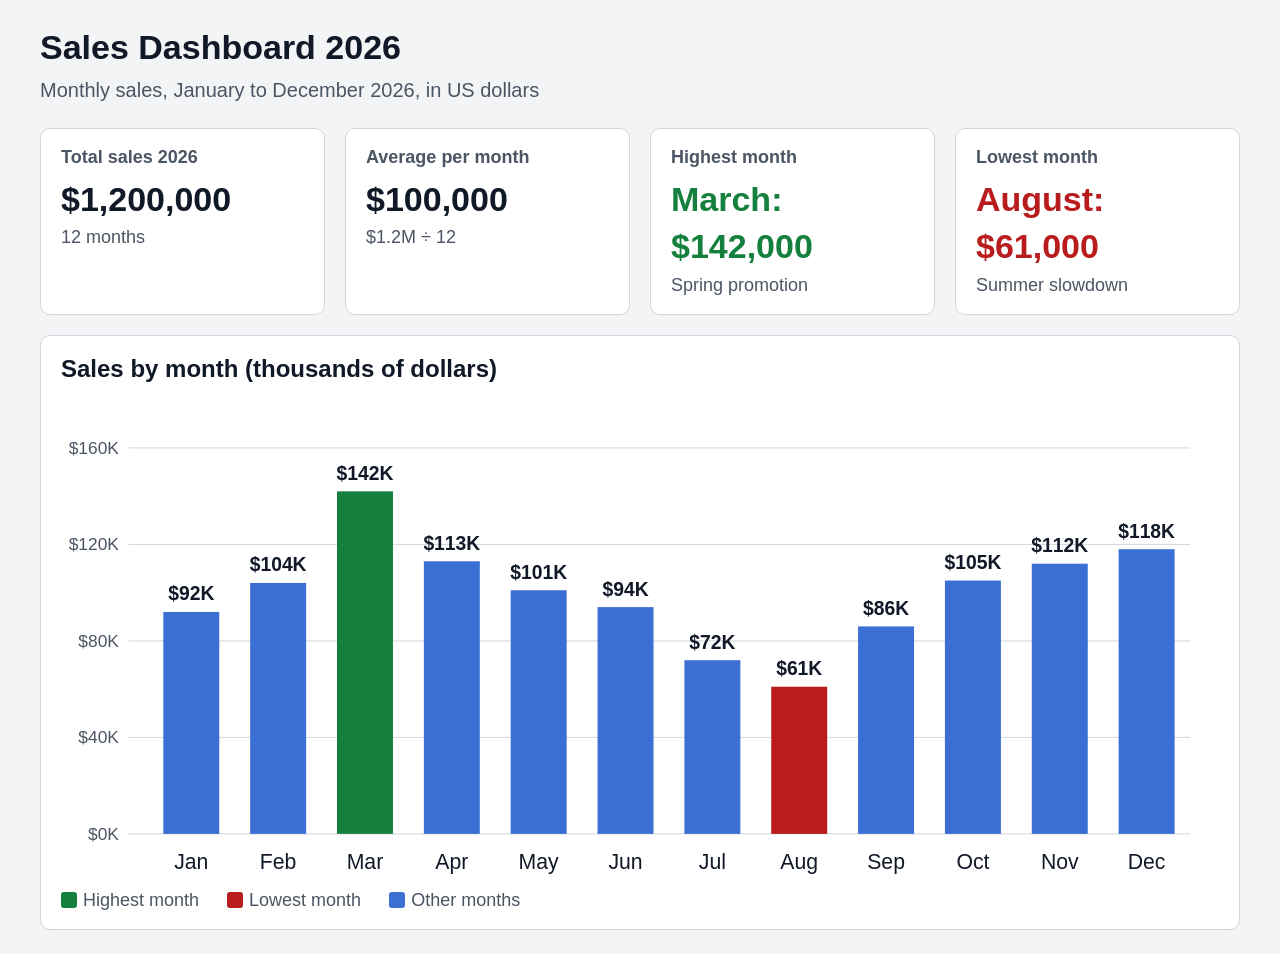
==== demo/screens/dashboard.html @ 2706c403 "P3: action registry, executor, built-in actions, confirmation gate, demo assets - actions/registry.p" ====
<!doctype html>
<html lang="en">
<head>
<meta charset="utf-8">
<meta name="viewport" content="width=device-width, initial-scale=1">
<title>Sales Dashboard 2026</title>
<!--
  Demo screen for Accex (owner: P3). Open full-screen (F11) in the browser.
  The numbers MUST match the demo answers (mocks/brain.py and demo/checklist.md):
    highest = March $142K, lowest = August $61K, total = $1,200K (1.2 million).
  demo/tests/test_dashboard.py checks this. Fully static: no network, no scripts.
-->
<style>
  :root { --ink: #111827; --muted: #4b5563; --line: #d1d5db; --bar: #3b6fd4;
          --high: #15803d; --low: #b91c1c; --card: #ffffff; --bg: #f3f4f6; }
  * { box-sizing: border-box; }
  body { margin: 0; background: var(--bg); color: var(--ink);
         font: 18px/1.4 "Segoe UI", Arial, sans-serif; }
  header { padding: 24px 40px 8px; }
  h1 { margin: 0; font-size: 34px; }
  .sub { margin: 4px 0 0; color: var(--muted); font-size: 20px; }
  .kpis { display: grid; grid-template-columns: repeat(4, 1fr); gap: 20px; padding: 16px 40px; }
  .kpi { background: var(--card); border: 1px solid var(--line); border-radius: 10px; padding: 16px 20px; }
  .kpi h2 { margin: 0; font-size: 18px; font-weight: 600; color: var(--muted); }
  .kpi p { margin: 6px 0 0; font-size: 34px; font-weight: 700; }
  .kpi .note { font-size: 18px; font-weight: 400; color: var(--muted); margin-top: 2px; }
  .kpi.high p { color: var(--high); } .kpi.low p { color: var(--low); }
  section.chart { margin: 4px 40px 24px; background: var(--card); border: 1px solid var(--line);
                  border-radius: 10px; padding: 16px 20px; }
  section.chart h2 { margin: 0 0 4px; font-size: 24px; }
  svg { width: 100%; height: auto; display: block; }
  .grid { stroke: var(--line); stroke-width: 1; }
  .axis { fill: var(--muted); font-size: 18px; }
  .bar { fill: var(--bar); } .bar.high { fill: var(--high); } .bar.low { fill: var(--low); }
  .val { fill: var(--ink); font-size: 20px; font-weight: 700; }
  .mon { fill: var(--ink); font-size: 22px; }
  .legend { display: flex; gap: 28px; margin-top: 6px; color: var(--muted); }
  .sw { display: inline-block; width: 16px; height: 16px; border-radius: 3px; vertical-align: -2px; margin-right: 6px; }
</style>
</head>
<body>
<header>
  <h1>Sales Dashboard 2026</h1>
  <p class="sub">Monthly sales, January to December 2026, in US dollars</p>
</header>

<main>
  <div class="kpis">
    <div class="kpi"><h2>Total sales 2026</h2><p>$1,200,000</p><div class="note">12 months</div></div>
    <div class="kpi"><h2>Average per month</h2><p>$100,000</p><div class="note">$1.2M ÷ 12</div></div>
    <div class="kpi high"><h2>Highest month</h2><p>March: $142,000</p><div class="note">Spring promotion</div></div>
    <div class="kpi low"><h2>Lowest month</h2><p>August: $61,000</p><div class="note">Summer slowdown</div></div>
  </div>

  <section class="chart" aria-labelledby="chart-title">
    <h2 id="chart-title">Sales by month (thousands of dollars)</h2>
    <svg viewBox="0 0 1200 510" role="img"
         aria-label="Bar chart of monthly sales in 2026. Highest is March at 142 thousand dollars, lowest is August at 61 thousand dollars.">
      <line class="grid" x1="70" y1="460" x2="1170" y2="460"/>
      <text class="axis" x="60" y="466" text-anchor="end">$0K</text>
      <line class="grid" x1="70" y1="360" x2="1170" y2="360"/>
      <text class="axis" x="60" y="366" text-anchor="end">$40K</text>
      <line class="grid" x1="70" y1="260" x2="1170" y2="260"/>
      <text class="axis" x="60" y="266" text-anchor="end">$80K</text>
      <line class="grid" x1="70" y1="160" x2="1170" y2="160"/>
      <text class="axis" x="60" y="166" text-anchor="end">$120K</text>
      <line class="grid" x1="70" y1="60" x2="1170" y2="60"/>
      <text class="axis" x="60" y="66" text-anchor="end">$160K</text>

      <rect class="bar" data-month="Jan" data-sales="92000" x="106" y="230" width="58" height="230"><title>Jan: $92K</title></rect>
      <text class="val" x="135" y="218" text-anchor="middle">$92K</text>
      <text class="mon" x="135" y="496" text-anchor="middle">Jan</text>
      <rect class="bar" data-month="Feb" data-sales="104000" x="196" y="200" width="58" height="260"><title>Feb: $104K</title></rect>
      <text class="val" x="225" y="188" text-anchor="middle">$104K</text>
      <text class="mon" x="225" y="496" text-anchor="middle">Feb</text>
      <rect class="bar high" data-month="Mar" data-sales="142000" x="286" y="105" width="58" height="355"><title>Mar: $142K</title></rect>
      <text class="val" x="315" y="93" text-anchor="middle">$142K</text>
      <text class="mon" x="315" y="496" text-anchor="middle">Mar</text>
      <rect class="bar" data-month="Apr" data-sales="113000" x="376" y="177.5" width="58" height="282.5"><title>Apr: $113K</title></rect>
      <text class="val" x="405" y="165.5" text-anchor="middle">$113K</text>
      <text class="mon" x="405" y="496" text-anchor="middle">Apr</text>
      <rect class="bar" data-month="May" data-sales="101000" x="466" y="207.5" width="58" height="252.5"><title>May: $101K</title></rect>
      <text class="val" x="495" y="195.5" text-anchor="middle">$101K</text>
      <text class="mon" x="495" y="496" text-anchor="middle">May</text>
      <rect class="bar" data-month="Jun" data-sales="94000" x="556" y="225" width="58" height="235"><title>Jun: $94K</title></rect>
      <text class="val" x="585" y="213" text-anchor="middle">$94K</text>
      <text class="mon" x="585" y="496" text-anchor="middle">Jun</text>
      <rect class="bar" data-month="Jul" data-sales="72000" x="646" y="280" width="58" height="180"><title>Jul: $72K</title></rect>
      <text class="val" x="675" y="268" text-anchor="middle">$72K</text>
      <text class="mon" x="675" y="496" text-anchor="middle">Jul</text>
      <rect class="bar low" data-month="Aug" data-sales="61000" x="736" y="307.5" width="58" height="152.5"><title>Aug: $61K</title></rect>
      <text class="val" x="765" y="295.5" text-anchor="middle">$61K</text>
      <text class="mon" x="765" y="496" text-anchor="middle">Aug</text>
      <rect class="bar" data-month="Sep" data-sales="86000" x="826" y="245" width="58" height="215"><title>Sep: $86K</title></rect>
      <text class="val" x="855" y="233" text-anchor="middle">$86K</text>
      <text class="mon" x="855" y="496" text-anchor="middle">Sep</text>
      <rect class="bar" data-month="Oct" data-sales="105000" x="916" y="197.5" width="58" height="262.5"><title>Oct: $105K</title></rect>
      <text class="val" x="945" y="185.5" text-anchor="middle">$105K</text>
      <text class="mon" x="945" y="496" text-anchor="middle">Oct</text>
      <rect class="bar" data-month="Nov" data-sales="112000" x="1006" y="180" width="58" height="280"><title>Nov: $112K</title></rect>
      <text class="val" x="1035" y="168" text-anchor="middle">$112K</text>
      <text class="mon" x="1035" y="496" text-anchor="middle">Nov</text>
      <rect class="bar" data-month="Dec" data-sales="118000" x="1096" y="165" width="58" height="295"><title>Dec: $118K</title></rect>
      <text class="val" x="1125" y="153" text-anchor="middle">$118K</text>
      <text class="mon" x="1125" y="496" text-anchor="middle">Dec</text>
    </svg>
    <div class="legend">
      <span><span class="sw" style="background:var(--high)"></span>Highest month</span>
      <span><span class="sw" style="background:var(--low)"></span>Lowest month</span>
      <span><span class="sw" style="background:var(--bar)"></span>Other months</span>
    </div>
  </section>
</main>
</body>
</html>
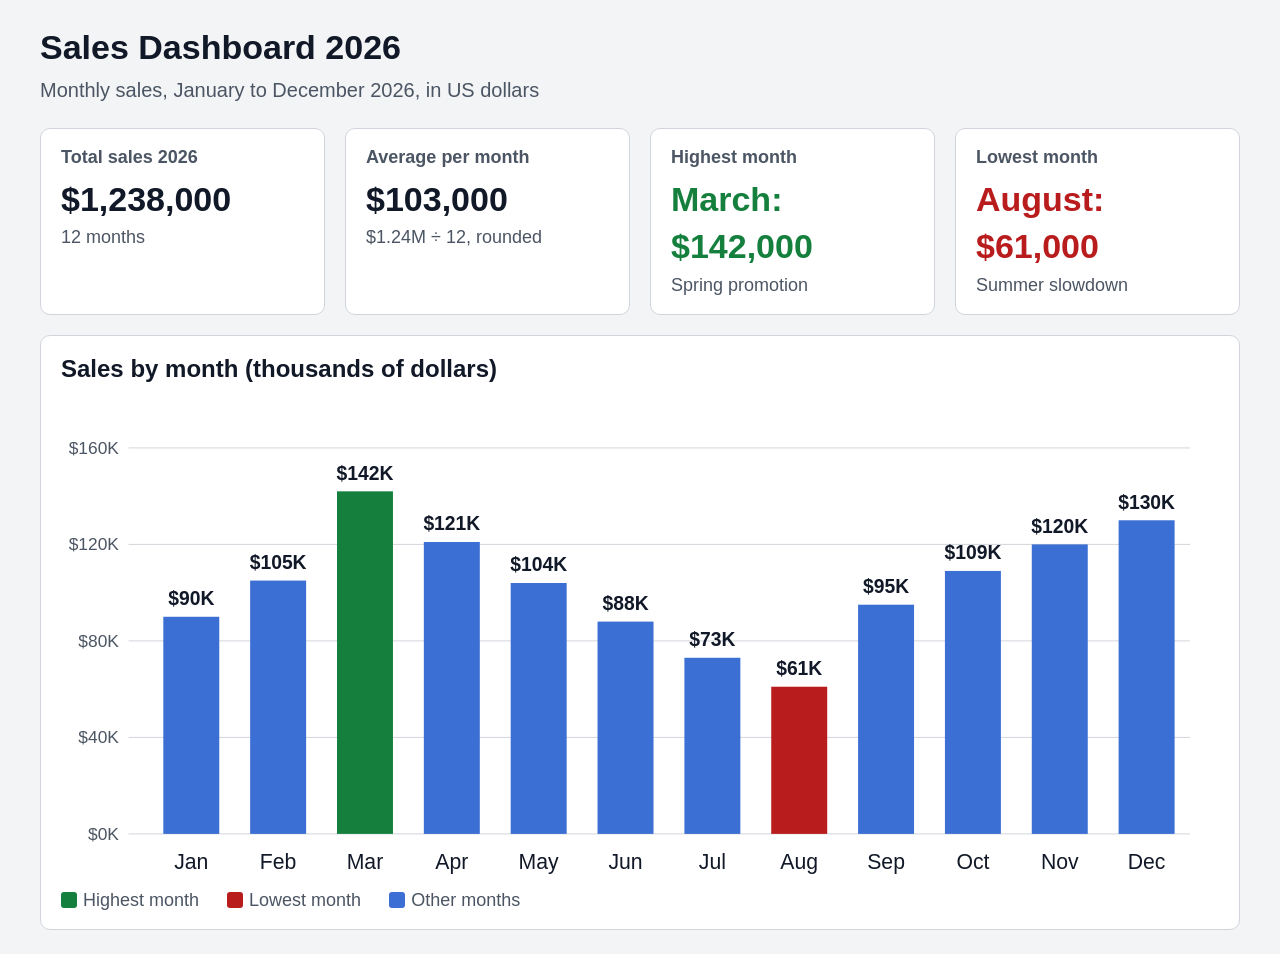
==== commit 14b05341: "Demo dashboard: use the same monthly values as P2's prompt-eval fixture After merging main, the mock" ====
--- a/demo/screens/dashboard.html
+++ b/demo/screens/dashboard.html
@@ -7,8 +7,9 @@
 <!--
   Demo screen for Accex (owner: P3). Open full-screen (F11) in the browser.
   The numbers MUST match the demo answers (mocks/brain.py and demo/checklist.md):
-    highest = March $142K, lowest = August $61K, total = $1,200K (1.2 million).
-  demo/tests/test_dashboard.py checks this. Fully static: no network, no scripts.
+    highest = March $142K, lowest = August $61K, total = $1,238K (1.24 million).
+  Same monthly values as brain/fixtures/make_dashboard.py (P2's prompt eval).
+  demo/tests/test_demo.py checks this. Fully static: no network, no scripts.
 -->
 <style>
   :root { --ink: #111827; --muted: #4b5563; --line: #d1d5db; --bar: #3b6fd4;
@@ -46,8 +47,8 @@
 
 <main>
   <div class="kpis">
-    <div class="kpi"><h2>Total sales 2026</h2><p>$1,200,000</p><div class="note">12 months</div></div>
-    <div class="kpi"><h2>Average per month</h2><p>$100,000</p><div class="note">$1.2M ÷ 12</div></div>
+    <div class="kpi"><h2>Total sales 2026</h2><p>$1,238,000</p><div class="note">12 months</div></div>
+    <div class="kpi"><h2>Average per month</h2><p>$103,000</p><div class="note">$1.24M ÷ 12, rounded</div></div>
     <div class="kpi high"><h2>Highest month</h2><p>March: $142,000</p><div class="note">Spring promotion</div></div>
     <div class="kpi low"><h2>Lowest month</h2><p>August: $61,000</p><div class="note">Summer slowdown</div></div>
   </div>
@@ -67,41 +68,41 @@
       <line class="grid" x1="70" y1="60" x2="1170" y2="60"/>
       <text class="axis" x="60" y="66" text-anchor="end">$160K</text>
 
-      <rect class="bar" data-month="Jan" data-sales="92000" x="106" y="230" width="58" height="230"><title>Jan: $92K</title></rect>
-      <text class="val" x="135" y="218" text-anchor="middle">$92K</text>
+      <rect class="bar" data-month="Jan" data-sales="90000" x="106" y="235" width="58" height="225"><title>Jan: $90K</title></rect>
+      <text class="val" x="135" y="223" text-anchor="middle">$90K</text>
       <text class="mon" x="135" y="496" text-anchor="middle">Jan</text>
-      <rect class="bar" data-month="Feb" data-sales="104000" x="196" y="200" width="58" height="260"><title>Feb: $104K</title></rect>
-      <text class="val" x="225" y="188" text-anchor="middle">$104K</text>
+      <rect class="bar" data-month="Feb" data-sales="105000" x="196" y="197.5" width="58" height="262.5"><title>Feb: $105K</title></rect>
+      <text class="val" x="225" y="185.5" text-anchor="middle">$105K</text>
       <text class="mon" x="225" y="496" text-anchor="middle">Feb</text>
       <rect class="bar high" data-month="Mar" data-sales="142000" x="286" y="105" width="58" height="355"><title>Mar: $142K</title></rect>
       <text class="val" x="315" y="93" text-anchor="middle">$142K</text>
       <text class="mon" x="315" y="496" text-anchor="middle">Mar</text>
-      <rect class="bar" data-month="Apr" data-sales="113000" x="376" y="177.5" width="58" height="282.5"><title>Apr: $113K</title></rect>
-      <text class="val" x="405" y="165.5" text-anchor="middle">$113K</text>
+      <rect class="bar" data-month="Apr" data-sales="121000" x="376" y="157.5" width="58" height="302.5"><title>Apr: $121K</title></rect>
+      <text class="val" x="405" y="145.5" text-anchor="middle">$121K</text>
       <text class="mon" x="405" y="496" text-anchor="middle">Apr</text>
-      <rect class="bar" data-month="May" data-sales="101000" x="466" y="207.5" width="58" height="252.5"><title>May: $101K</title></rect>
-      <text class="val" x="495" y="195.5" text-anchor="middle">$101K</text>
+      <rect class="bar" data-month="May" data-sales="104000" x="466" y="200" width="58" height="260"><title>May: $104K</title></rect>
+      <text class="val" x="495" y="188" text-anchor="middle">$104K</text>
       <text class="mon" x="495" y="496" text-anchor="middle">May</text>
-      <rect class="bar" data-month="Jun" data-sales="94000" x="556" y="225" width="58" height="235"><title>Jun: $94K</title></rect>
-      <text class="val" x="585" y="213" text-anchor="middle">$94K</text>
+      <rect class="bar" data-month="Jun" data-sales="88000" x="556" y="240" width="58" height="220"><title>Jun: $88K</title></rect>
+      <text class="val" x="585" y="228" text-anchor="middle">$88K</text>
       <text class="mon" x="585" y="496" text-anchor="middle">Jun</text>
-      <rect class="bar" data-month="Jul" data-sales="72000" x="646" y="280" width="58" height="180"><title>Jul: $72K</title></rect>
-      <text class="val" x="675" y="268" text-anchor="middle">$72K</text>
+      <rect class="bar" data-month="Jul" data-sales="73000" x="646" y="277.5" width="58" height="182.5"><title>Jul: $73K</title></rect>
+      <text class="val" x="675" y="265.5" text-anchor="middle">$73K</text>
       <text class="mon" x="675" y="496" text-anchor="middle">Jul</text>
       <rect class="bar low" data-month="Aug" data-sales="61000" x="736" y="307.5" width="58" height="152.5"><title>Aug: $61K</title></rect>
       <text class="val" x="765" y="295.5" text-anchor="middle">$61K</text>
       <text class="mon" x="765" y="496" text-anchor="middle">Aug</text>
-      <rect class="bar" data-month="Sep" data-sales="86000" x="826" y="245" width="58" height="215"><title>Sep: $86K</title></rect>
-      <text class="val" x="855" y="233" text-anchor="middle">$86K</text>
+      <rect class="bar" data-month="Sep" data-sales="95000" x="826" y="222.5" width="58" height="237.5"><title>Sep: $95K</title></rect>
+      <text class="val" x="855" y="210.5" text-anchor="middle">$95K</text>
       <text class="mon" x="855" y="496" text-anchor="middle">Sep</text>
-      <rect class="bar" data-month="Oct" data-sales="105000" x="916" y="197.5" width="58" height="262.5"><title>Oct: $105K</title></rect>
-      <text class="val" x="945" y="185.5" text-anchor="middle">$105K</text>
+      <rect class="bar" data-month="Oct" data-sales="109000" x="916" y="187.5" width="58" height="272.5"><title>Oct: $109K</title></rect>
+      <text class="val" x="945" y="175.5" text-anchor="middle">$109K</text>
       <text class="mon" x="945" y="496" text-anchor="middle">Oct</text>
-      <rect class="bar" data-month="Nov" data-sales="112000" x="1006" y="180" width="58" height="280"><title>Nov: $112K</title></rect>
-      <text class="val" x="1035" y="168" text-anchor="middle">$112K</text>
+      <rect class="bar" data-month="Nov" data-sales="120000" x="1006" y="160" width="58" height="300"><title>Nov: $120K</title></rect>
+      <text class="val" x="1035" y="148" text-anchor="middle">$120K</text>
       <text class="mon" x="1035" y="496" text-anchor="middle">Nov</text>
-      <rect class="bar" data-month="Dec" data-sales="118000" x="1096" y="165" width="58" height="295"><title>Dec: $118K</title></rect>
-      <text class="val" x="1125" y="153" text-anchor="middle">$118K</text>
+      <rect class="bar" data-month="Dec" data-sales="130000" x="1096" y="135" width="58" height="325"><title>Dec: $130K</title></rect>
+      <text class="val" x="1125" y="123" text-anchor="middle">$130K</text>
       <text class="mon" x="1125" y="496" text-anchor="middle">Dec</text>
     </svg>
     <div class="legend">
